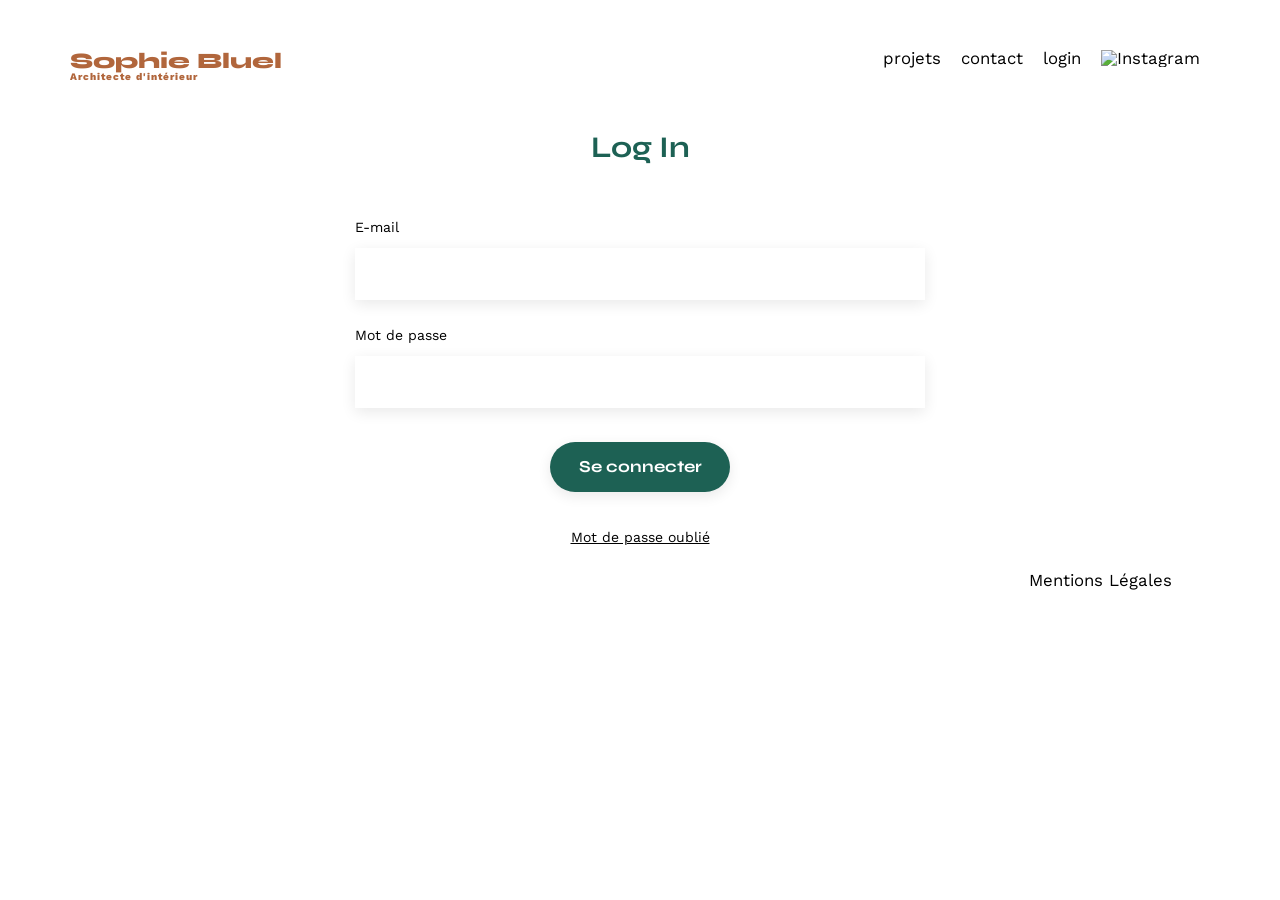
==== FrontEnd/login.html @ 4e885aa6 "Implémentation de la galerie, des filtres et création de la page login" ====
<!DOCTYPE html>
<html lang="fr">

<head>
	<meta charset="UTF-8">
	<title>Sophie Bluel - Architecte d'intérieur</title>
	<meta name="viewport" content="width=device-width, initial-scale=1.0">
	<link rel="preconnect" href="https://fonts.googleapis.com">
	<link rel="preconnect" href="https://fonts.gstatic.com" crossorigin>
	<link href="https://fonts.googleapis.com/css2?family=Syne:wght@700;800&family=Work+Sans&display=swap"
		rel="stylesheet">
	<meta name="description" content="">
	<link rel="stylesheet" href="./assets/style.css">
	<script src="./assets/login.js" defer></script>
</head>

<body>
	<header>
		<h1>Sophie Bluel <span>Architecte d'intérieur</span></h1>
		<nav>
			<ul>
				<li>projets</li>
				<li>contact</li>
				<li>login</li>
				<li><img src="./assets/icons/instagram.png" alt="Instagram"></li>
			</ul>
		</nav>
	</header>
	<main>
		<section id="contact">
			<h2>Log In</h2>
			<form action="#" method="post">
				<label for="email">E-mail</label>
				<input type="email" name="email" id="email">

				<label for="password">Mot de passe</label>
				<input type="password" name="password" id="password">

				<input type="submit" value="Se connecter">

				<a href="#" class="forgot-password">Mot de passe oublié</a>
			</form>
		</section>
	</main>

	<footer>
		<nav>
			<ul>
				<li>Mentions Légales</li>
			</ul>
		</nav>
	</footer>
</body>

</html>
---- FrontEnd/assets/style.css ----
/* http://meyerweb.com/eric/tools/css/reset/
   v2.0 | 20110126
   License: none (public domain)
*/

html,
body,
div,
span,
applet,
object,
iframe,
h1,
h2,
h3,
h4,
h5,
h6,
p,
blockquote,
pre,
a,
abbr,
acronym,
address,
big,
cite,
code,
del,
dfn,
em,
img,
ins,
kbd,
q,
s,
samp,
small,
strike,
strong,
sub,
sup,
tt,
var,
b,
u,
i,
center,
dl,
dt,
dd,
ol,
ul,
li,
fieldset,
form,
label,
legend,
table,
caption,
tbody,
tfoot,
thead,
tr,
th,
td,
article,
aside,
canvas,
details,
embed,
figure,
figcaption,
footer,
header,
hgroup,
menu,
nav,
output,
ruby,
section,
summary,
time,
mark,
audio,
video {
	margin: 0;
	padding: 0;
	border: 0;
	font-size: 100%;
	font: inherit;
	vertical-align: baseline;
}

/* HTML5 display-role reset for older browsers */
article,
aside,
details,
figcaption,
figure,
footer,
header,
hgroup,
menu,
nav,
section {
	display: block;
}

body {
	line-height: 1;
}

ol,
ul {
	list-style: none;
}

blockquote,
q {
	quotes: none;
}

blockquote:before,
blockquote:after,
q:before,
q:after {
	content: '';
	content: none;
}

table {
	border-collapse: collapse;
	border-spacing: 0;
}

/** end reset css**/
body {
	max-width: 1140px;
	margin: auto;
	font-family: 'Work Sans';
	font-size: 14px;
}

header {
	display: flex;
	justify-content: space-between;
	margin: 50px 0
}

section {
	margin: 50px 0
}

h1 {
	display: flex;
	flex-direction: column;
	font-family: 'Syne';
	font-size: 22px;
	font-weight: 800;
	color: #B1663C
}

h1>span {
	font-family: 'Work Sans';
	font-size: 10px;
	letter-spacing: 0.1em;
	;
}

h2 {
	font-family: 'Syne';
	font-weight: 700;
	font-size: 30px;
	color: #1D6154
}

nav ul {
	display: flex;
	align-items: center;
	list-style-type: none;

}

nav li {
	padding: 0 10px;
	font-size: 1.2em;
}

li:hover {
	color: #B1663C;
}

#introduction {
	display: flex;
	align-items: center;
}

#introduction figure {
	flex: 1
}

#introduction img {
	display: block;
	margin: auto;
	width: 80%;
}

#introduction article {
	flex: 1
}

#introduction h2 {
	margin-bottom: 1em;
}

#introduction p {
	margin-bottom: 0.5em;
}

/********* STYLE BOUTONS FILTRES ********/
.filters {
	display: flex;
	justify-content: center;
	gap: 10px;
	margin-bottom: 50px;
	margin-top: 20px;
}

.filter-button {
	color: #1D6154;
	border: 2px solid #1D6154;
	border-radius: 60px;
	font-family: 'Syne';
	font-weight: 700;
	font-size: 16px;
	padding: 9px 15px;
	cursor: pointer;
	background-color: white;
}

.filter-button:hover {
	background-color: #1D6154;
	color: white;
}


/********** FIN STYLE BOUTONS FILTRES *********/

#portfolio h2 {
	text-align: center;
	margin-bottom: 1em;
}

.gallery {
	width: 100%;
	display: grid;
	grid-template-columns: 1fr 1fr 1fr;
	grid-column-gap: 20px;
	grid-row-gap: 20px;
}

.gallery img {
	width: 100%;

}

#contact {
	width: 50%;
	margin: auto;
}

#contact>* {
	text-align: center;

}

#contact h2 {
	margin-bottom: 20px;
}

#contact form {
	text-align: left;
	margin-top: 30px;
	display: flex;
	flex-direction: column;
}

#contact input {
	height: 50px;
	font-size: 1.2em;
	border: none;
	box-shadow: 0px 4px 14px rgba(0, 0, 0, 0.09);
}

#contact label {
	margin: 2em 0 1em 0;
}

#contact textarea {
	border: none;
	box-shadow: 0px 4px 14px rgba(0, 0, 0, 0.09);
}

input[type="submit"] {
	font-family: 'Syne';
	font-weight: 700;
	color: white;
	background-color: #1D6154;
	margin: 2em auto;
	width: 180px;
	text-align: center;
	border-radius: 60px;
}

/***** LOGIN PAGE ******/

h1 a {
	text-decoration: none;
	color: #B1663C;
}

.forgot-password {
	color: black;
	text-decoration: underline;
	font-size: 14px;
	margin-top: 5px;
	display: inline-block;
	text-align: center;
}

nav a {
	text-decoration: none;
	color: black;
}

nav a:hover {
	color: #B1663C;
}

/***** FIN LOGIN PAGE ******/


footer nav ul {
	display: flex;
	justify-content: flex-end;
	margin: 2em
}
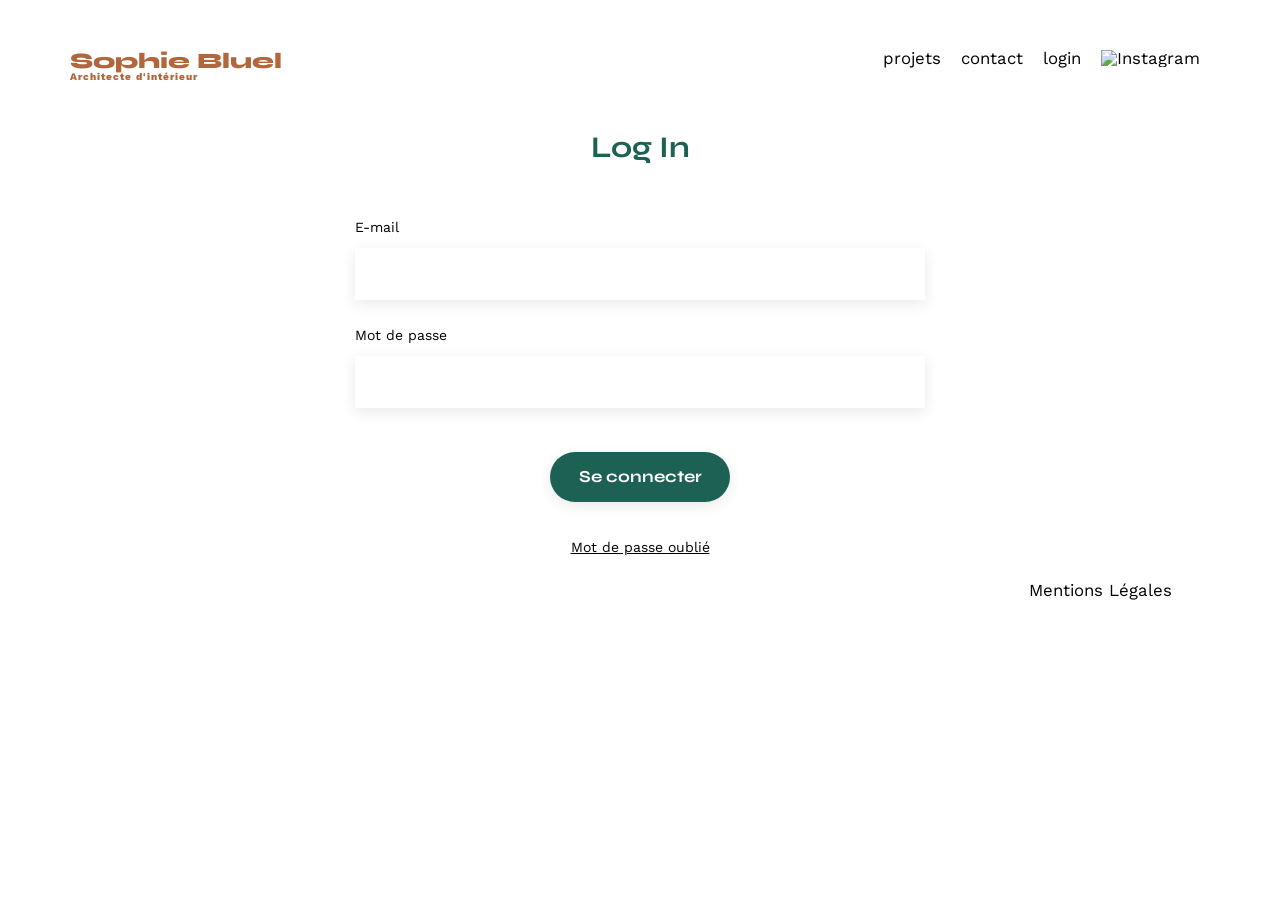
==== commit d076fc41: "Gestion page login et message d'erreur" ====
--- a/FrontEnd/login.html
+++ b/FrontEnd/login.html
@@ -16,7 +16,8 @@
 
 <body>
 	<header>
-		<h1>Sophie Bluel <span>Architecte d'intérieur</span></h1>
+		<h1>
+			Sophie Bluel <span>Architecte d'intérieur</span></h1>
 		<nav>
 			<ul>
 				<li>projets</li>
@@ -29,15 +30,13 @@
 	<main>
 		<section id="contact">
 			<h2>Log In</h2>
-			<form action="#" method="post">
+			<form id="loginForm" action="#" method="post">
 				<label for="email">E-mail</label>
 				<input type="email" name="email" id="email">
-
 				<label for="password">Mot de passe</label>
 				<input type="password" name="password" id="password">
-
+				<p class="error-message"></p>
 				<input type="submit" value="Se connecter">
-
 				<a href="#" class="forgot-password">Mot de passe oublié</a>
 			</form>
 		</section>
--- a/FrontEnd/assets/style.css
+++ b/FrontEnd/assets/style.css
@@ -315,11 +315,6 @@
 
 /***** LOGIN PAGE ******/
 
-h1 a {
-	text-decoration: none;
-	color: #B1663C;
-}
-
 .forgot-password {
 	color: black;
 	text-decoration: underline;
@@ -338,6 +333,13 @@
 	color: #B1663C;
 }
 
+.error-message {
+	color: red;
+	font-weight: bold;
+	margin-top: 10px;
+	text-align: center;
+}
+
 /***** FIN LOGIN PAGE ******/
 
 
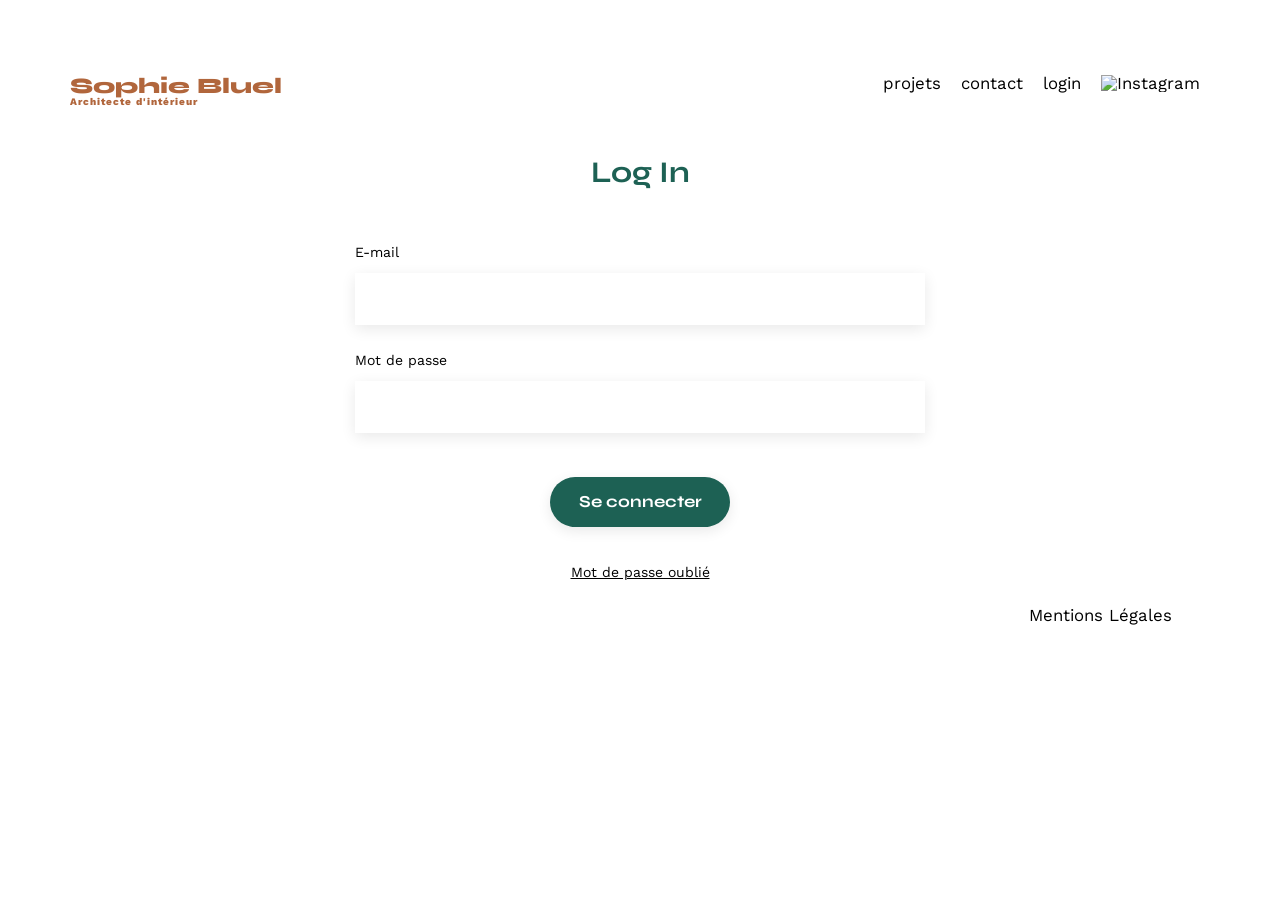
==== commit b2990b08: "fin gestion page de connexion, début modale, organisation dossier JS" ====
--- a/FrontEnd/login.html
+++ b/FrontEnd/login.html
@@ -11,7 +11,7 @@
 		rel="stylesheet">
 	<meta name="description" content="">
 	<link rel="stylesheet" href="./assets/style.css">
-	<script src="./assets/login.js" defer></script>
+	<script src="./JS/login.js" defer></script>
 </head>
 
 <body>
--- a/FrontEnd/assets/style.css
+++ b/FrontEnd/assets/style.css
@@ -137,7 +137,7 @@
 /** end reset css**/
 body {
 	max-width: 1140px;
-	margin: auto;
+	margin: 75px auto 0 auto;
 	font-family: 'Work Sans';
 	font-size: 14px;
 }
@@ -145,7 +145,7 @@
 header {
 	display: flex;
 	justify-content: space-between;
-	margin: 50px 0
+	margin: 50px 0;
 }
 
 section {
@@ -185,6 +185,7 @@
 nav li {
 	padding: 0 10px;
 	font-size: 1.2em;
+	cursor: pointer;
 }
 
 li:hover {
@@ -217,6 +218,56 @@
 #introduction p {
 	margin-bottom: 0.5em;
 }
+
+/***** EDIT PAGE *****/
+
+.edit {
+	position: absolute;
+	top: 0;
+	left: 0;
+	width: 100%;
+	background-color: black;
+	color: white;
+	height: 45px;
+	font-family: 'Work Sans';
+	display: flex;
+	justify-content: center;
+	align-items: center;
+
+}
+
+.edit p {
+	display: flex;
+	align-items: center;
+	gap: 10px;
+}
+
+.container-editMode {
+	display: flex;
+	justify-content: center;
+	gap: 30px;
+	margin-top: 120px;
+}
+
+.editMode {
+	display: flex;
+	justify-content: center;
+	align-items: center;
+	margin-bottom: 20px;
+	cursor: pointer;
+}
+
+.change-btn {
+	background: none;
+	border: none;
+	display: flex;
+	gap: 10px;
+	font-family: 'Work Sans';
+	font-size: 14px;
+	cursor: pointer;
+}
+
+
 
 /********* STYLE BOUTONS FILTRES ********/
 .filters {
@@ -340,7 +391,57 @@
 	text-align: center;
 }
 
-/***** FIN LOGIN PAGE ******/
+/***** MODAL1 ******/
+
+.modal {
+	position: fixed;
+	display: flex;
+	align-items: center;
+	justify-content: center;
+	top: 0;
+	left: 0;
+	width: 100%;
+	background: rgba(0, 0, 0, 0.3);
+}
+
+.modal-wrapper {
+	overflow: auto;
+	background-color: #FFF;
+	width: 630px;
+	max-width: 90%;
+	border-radius: 10px;
+	padding: 60px 100px;
+}
+
+.modal h3 {
+	font-family: 'Work Sans';
+	font-size: 28px;
+	color: black;
+	margin-bottom: 40px;
+	font-weight: 400;
+	text-align: center;
+}
+
+.close-modal {
+	background: none;
+	border: none;
+	display: flex;
+	font-size: 24px;
+	cursor: pointer;
+
+}
+
+.btn-add-photo {
+	font-family: 'Syne';
+	font-weight: 700;
+	font-size: 14px;
+	color: white;
+	background-color: #1D6154;
+	text-align: center;
+	border-radius: 60px;
+	border: none;
+	padding: 10px 45px 10px 45px;
+}
 
 
 footer nav ul {
